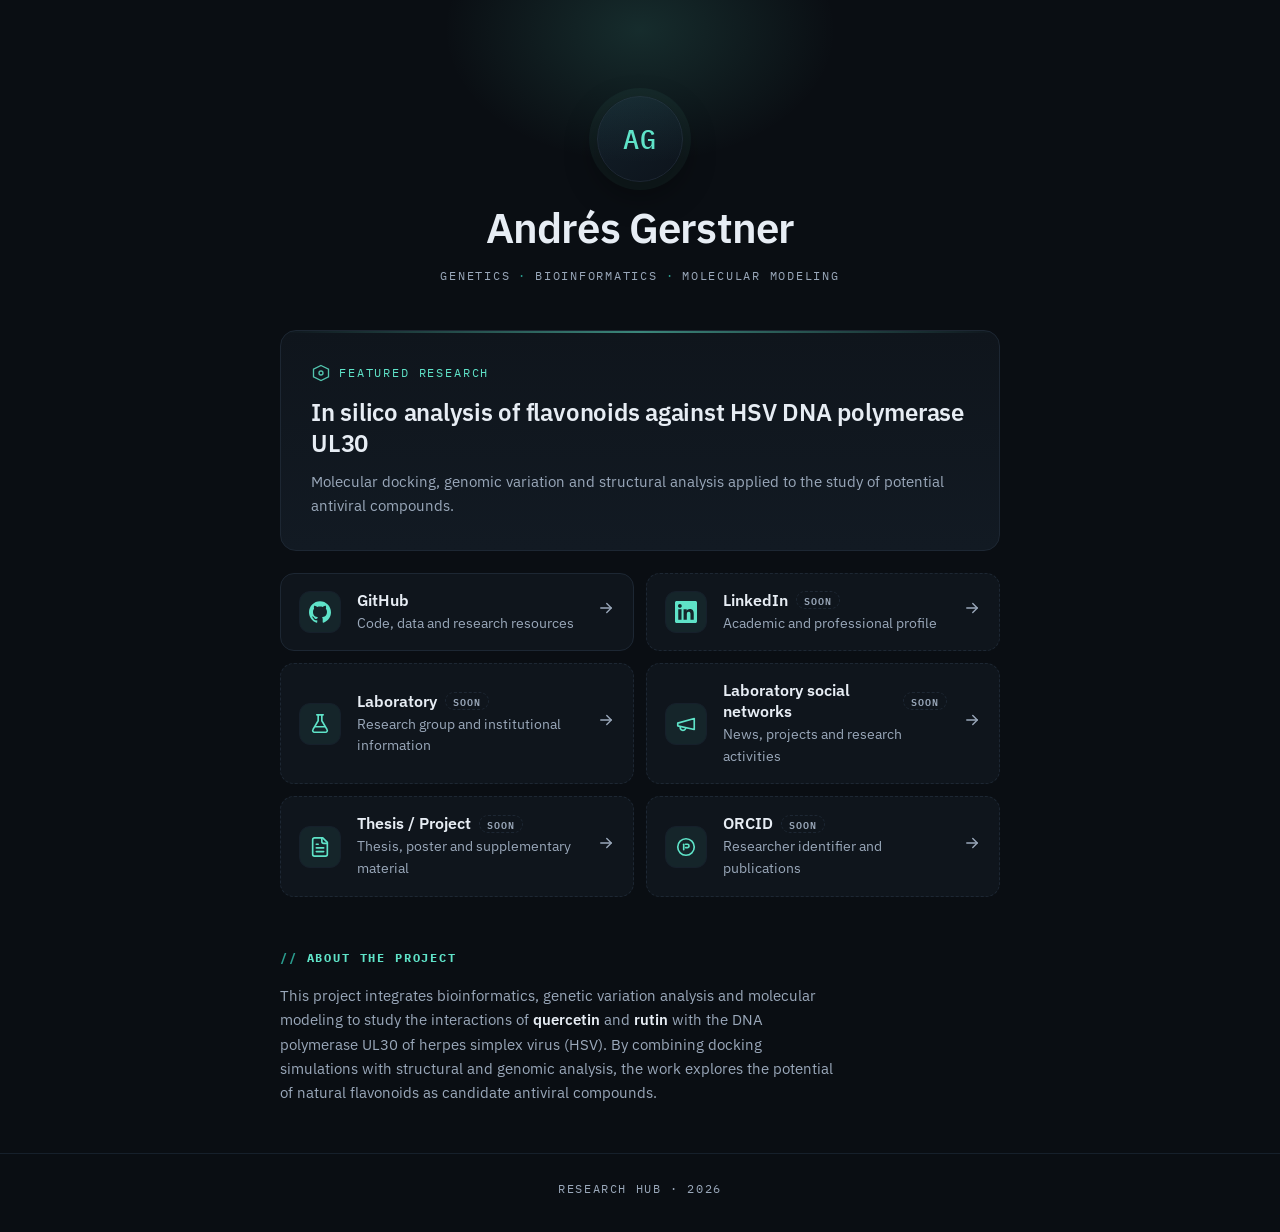
==== index.html @ 63cf0041 "Add personal research hub landing page" ====
<!DOCTYPE html>
<html lang="en">
<head>
  <meta charset="UTF-8">
  <meta name="viewport" content="width=device-width, initial-scale=1.0">
  <title>Andrés Gerstner · Research Hub</title>
  <meta name="description" content="Research profile of Andrés Gerstner — Genetics, bioinformatics and molecular modeling applied to the study of HSV DNA polymerase and antiviral flavonoids.">
  <meta name="theme-color" content="#0a0e13">
  <link rel="icon" href="data:image/svg+xml,%3Csvg xmlns='http://www.w3.org/2000/svg' viewBox='0 0 64 64'%3E%3Crect width='64' height='64' rx='14' fill='%230a0e13'/%3E%3Ctext x='32' y='35' font-size='26' font-weight='700' fill='%235fe3c8' text-anchor='middle'%3EAG%3C/text%3E%3C/svg%3E">
  <link rel="preconnect" href="https://fonts.googleapis.com">
  <link rel="preconnect" href="https://fonts.gstatic.com" crossorigin>
  <link href="https://fonts.googleapis.com/css2?family=IBM+Plex+Mono:wght@400;500&family=IBM+Plex+Sans:wght@400;500;600;700&display=swap" rel="stylesheet">
  <link rel="stylesheet" href="css/style.css">
</head>
<body>
  <a class="skip-link" href="#main">Skip to content</a>

  <header class="hero reveal">
    <div class="hero-glow" aria-hidden="true"></div>
    <div class="avatar" aria-hidden="true">AG</div>
    <h1 class="name">Andrés Gerstner</h1>
    <p class="subtitle"><span>Genetics</span><span>Bioinformatics</span><span>Molecular Modeling</span></p>
  </header>

  <main id="main" class="container">
    <section class="featured reveal" aria-labelledby="featured-title">
      <div class="featured-label">
        <svg class="benzene" viewBox="0 0 24 24" fill="none" stroke="currentColor" stroke-width="1.6" aria-hidden="true">
          <polygon points="12 3 21 7.5 21 16.5 12 21 3 16.5 3 7.5"/>
          <circle cx="12" cy="12" r="2.4"/>
        </svg>
        <span id="featured-title">Featured research</span>
      </div>
      <h2 class="featured-title">In silico analysis of flavonoids against HSV DNA polymerase UL30</h2>
      <p class="featured-desc">Molecular docking, genomic variation and structural analysis applied to the study of potential antiviral compounds.</p>
    </section>

    <nav class="links reveal" id="links" aria-label="Research resources"></nav>

    <section class="about reveal" aria-labelledby="about-title">
      <h2 class="section-label" id="about-title">About the project</h2>
      <p>
        This project integrates bioinformatics, genetic variation analysis and molecular modeling to
        study the interactions of <strong>quercetin</strong> and <strong>rutin</strong> with the DNA
        polymerase UL30 of herpes simplex virus (HSV). By combining docking simulations with structural
        and genomic analysis, the work explores the potential of natural flavonoids as candidate
        antiviral compounds.
      </p>
    </section>
  </main>

  <footer class="footer">
    <p>Research Hub · 2026</p>
  </footer>

  <script src="js/main.js"></script>
</body>
</html>
---- css/style.css ----
:root {
  --bg: #0a0e13;
  --surface: #0f151c;
  --surface-2: #121a23;
  --border: #1d2733;
  --border-soft: #16202b;
  --text: #e7edf4;
  --muted: #9aa8ba;
  --accent: #5fe3c8;
  --accent-dim: #2a9d8f;
  --radius: 16px;
  --font-sans: "IBM Plex Sans", -apple-system, BlinkMacSystemFont, "Segoe UI", Helvetica, Arial, sans-serif;
  --font-mono: "IBM Plex Mono", "SF Mono", Menlo, Consolas, monospace;
  --maxw: 760px;
}

*, *::before, *::after {
  box-sizing: border-box;
}

html {
  -webkit-text-size-adjust: 100%;
  scroll-behavior: smooth;
}

body {
  margin: 0;
  background: var(--bg);
  color: var(--text);
  font-family: var(--font-sans);
  font-size: 16px;
  line-height: 1.6;
  -webkit-font-smoothing: antialiased;
  text-rendering: optimizeLegibility;
}

a {
  color: var(--accent);
}

.skip-link {
  position: fixed;
  top: -100%;
  left: 16px;
  z-index: 100;
  padding: 10px 16px;
  background: var(--surface-2);
  color: var(--text);
  border: 1px solid var(--border);
  border-radius: 8px;
  font-size: 0.9rem;
}

.skip-link:focus {
  top: 16px;
}

.container {
  width: 100%;
  max-width: var(--maxw);
  margin: 0 auto;
  padding: 0 20px;
}

/* ---------- Hero ---------- */

.hero {
  position: relative;
  text-align: center;
  padding: 72px 20px 44px;
  overflow: hidden;
}

.hero-glow {
  position: absolute;
  top: -160px;
  left: 50%;
  transform: translateX(-50%);
  width: 560px;
  height: 380px;
  background: radial-gradient(closest-side, rgba(95, 227, 200, 0.14), transparent 70%);
  pointer-events: none;
}

.avatar {
  width: 86px;
  height: 86px;
  margin: 0 auto 22px;
  display: grid;
  place-items: center;
  font-family: var(--font-mono);
  font-weight: 500;
  font-size: 1.7rem;
  letter-spacing: 0.04em;
  color: var(--accent);
  background: linear-gradient(145deg, #13202a, #0d141c);
  border: 1px solid var(--border);
  border-radius: 50%;
  box-shadow: 0 0 0 8px rgba(95, 227, 200, 0.05), 0 12px 32px rgba(0, 0, 0, 0.4);
}

.name {
  margin: 0;
  font-size: clamp(1.9rem, 7vw, 2.6rem);
  font-weight: 600;
  letter-spacing: -0.02em;
  line-height: 1.15;
}

.subtitle {
  margin: 14px 0 0;
  font-family: var(--font-mono);
  font-size: 0.78rem;
  letter-spacing: 0.14em;
  text-transform: uppercase;
  color: var(--muted);
  display: flex;
  flex-wrap: wrap;
  justify-content: center;
  gap: 8px;
  row-gap: 6px;
}

.subtitle span + span::before {
  content: "·";
  margin-right: 8px;
  color: var(--accent-dim);
}

/* ---------- Sections ---------- */

main.container {
  padding-bottom: 48px;
}

.featured {
  position: relative;
  background: linear-gradient(180deg, var(--surface), var(--surface-2));
  border: 1px solid var(--border);
  border-radius: var(--radius);
  padding: 26px 24px;
  margin-bottom: 22px;
  overflow: hidden;
}

.featured::after {
  content: "";
  position: absolute;
  inset: 0 0 auto 0;
  height: 2px;
  background: linear-gradient(90deg, transparent, var(--accent), transparent);
  opacity: 0.55;
}

.featured-label {
  display: flex;
  align-items: center;
  gap: 8px;
  font-family: var(--font-mono);
  font-size: 0.72rem;
  letter-spacing: 0.16em;
  text-transform: uppercase;
  color: var(--accent);
  margin-bottom: 14px;
}

.benzene {
  width: 20px;
  height: 20px;
  opacity: 0.85;
}

.featured-title {
  margin: 0 0 10px;
  font-size: clamp(1.15rem, 4.5vw, 1.5rem);
  font-weight: 600;
  letter-spacing: -0.01em;
  line-height: 1.3;
}

.featured-desc {
  margin: 0;
  color: var(--muted);
  font-size: 0.95rem;
}

/* ---------- Links ---------- */

.links {
  display: grid;
  grid-template-columns: 1fr;
  gap: 12px;
  margin-bottom: 48px;
}

.link-card {
  position: relative;
  display: grid;
  grid-template-columns: auto 1fr auto;
  align-items: center;
  gap: 16px;
  padding: 16px 18px;
  background: var(--surface);
  border: 1px solid var(--border);
  border-radius: 14px;
  color: var(--text);
  text-decoration: none;
  transition: border-color 0.25s ease, background-color 0.25s ease, transform 0.25s ease;
}

.link-card:hover,
.link-card:focus-visible {
  border-color: var(--accent-dim);
  background: var(--surface-2);
  transform: translateY(-2px);
}

.link-card:focus-visible,
a:focus-visible,
button:focus-visible {
  outline: 2px solid var(--accent);
  outline-offset: 3px;
}

.link-icon {
  display: grid;
  place-items: center;
  width: 42px;
  height: 42px;
  border-radius: 11px;
  background: rgba(95, 227, 200, 0.08);
  border: 1px solid var(--border-soft);
  color: var(--accent);
  flex-shrink: 0;
}

.link-icon svg {
  width: 22px;
  height: 22px;
}

.link-label {
  display: flex;
  align-items: center;
  gap: 8px;
  font-weight: 600;
  font-size: 1rem;
  line-height: 1.3;
}

.badge {
  font-family: var(--font-mono);
  font-size: 0.6rem;
  letter-spacing: 0.1em;
  text-transform: uppercase;
  padding: 2px 7px;
  border-radius: 999px;
  border: 1px dashed var(--border);
  color: var(--muted);
}

.link-desc {
  margin: 2px 0 0;
  font-size: 0.85rem;
  color: var(--muted);
}

.link-arrow {
  color: var(--muted);
  flex-shrink: 0;
  transition: transform 0.25s ease, color 0.25s ease;
}

.link-card:hover .link-arrow {
  transform: translateX(3px);
  color: var(--accent);
}

.link-card.is-placeholder {
  border-style: dashed;
}

.link-card.is-placeholder:hover,
.link-card.is-placeholder:focus-visible {
  transform: none;
  border-color: var(--border);
  background: var(--surface);
}

/* ---------- About ---------- */

.about {
  padding-top: 4px;
}

.section-label {
  font-family: var(--font-mono);
  font-size: 0.72rem;
  letter-spacing: 0.16em;
  text-transform: uppercase;
  color: var(--accent);
  margin: 0 0 16px;
}

.section-label::before {
  content: "// ";
  color: var(--accent-dim);
}

.about p {
  margin: 0;
  color: var(--muted);
  font-size: 0.95rem;
  max-width: 62ch;
}

.about strong {
  color: var(--text);
  font-weight: 600;
}

/* ---------- Footer ---------- */

.footer {
  border-top: 1px solid var(--border-soft);
  padding: 26px 20px 34px;
  text-align: center;
}

.footer p {
  margin: 0;
  font-family: var(--font-mono);
  font-size: 0.72rem;
  letter-spacing: 0.14em;
  text-transform: uppercase;
  color: var(--muted);
}

/* ---------- Reveal animation ---------- */

.reveal {
  opacity: 0;
  transform: translateY(14px);
  transition: opacity 0.6s ease, transform 0.6s ease;
}

.reveal.visible {
  opacity: 1;
  transform: none;
}

@media (prefers-reduced-motion: reduce) {
  html {
    scroll-behavior: auto;
  }

  .reveal,
  .link-card,
  .link-arrow {
    opacity: 1 !important;
    transform: none !important;
    transition: none !important;
  }
}

/* ---------- Larger screens ---------- */

@media (min-width: 720px) {
  .links {
    grid-template-columns: repeat(2, 1fr);
  }

  .hero {
    padding-top: 96px;
  }

  .featured {
    padding: 32px 30px;
  }
}
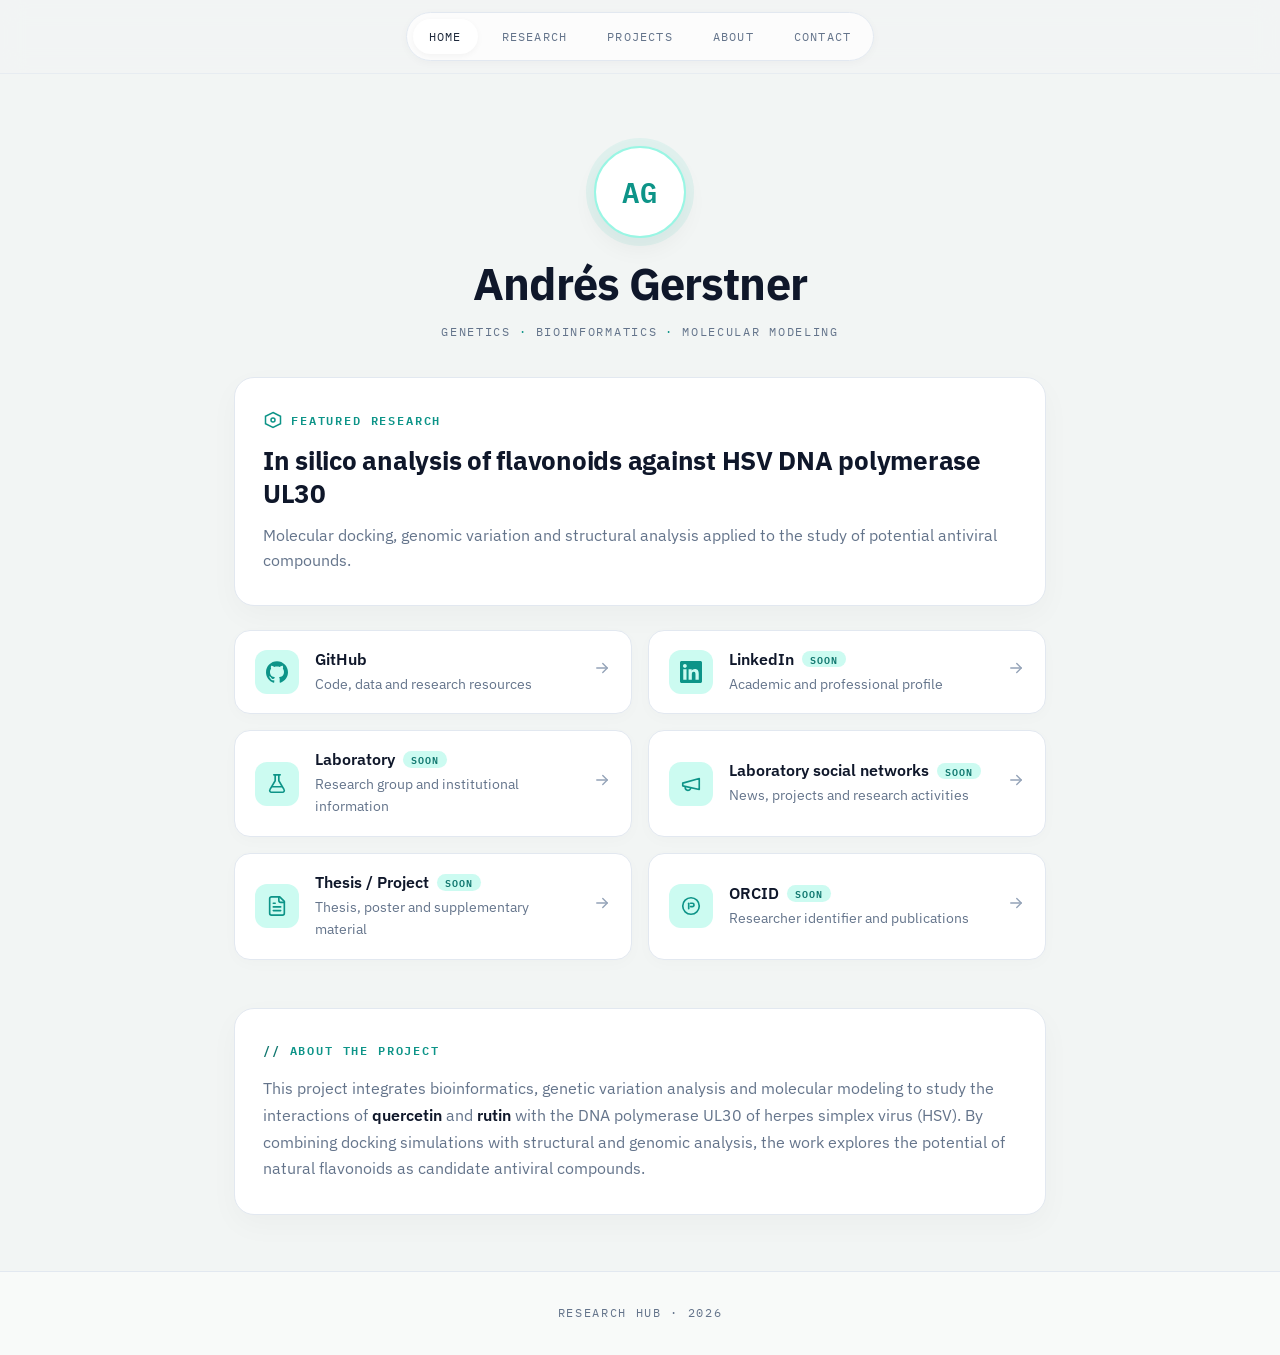
==== commit 4d4b5811: "Update site to clean light aesthetic with top navbar" ====
--- a/index.html
+++ b/index.html
@@ -15,17 +15,26 @@
 <body>
   <a class="skip-link" href="#main">Skip to content</a>
 
-  <header class="hero reveal">
-    <div class="hero-glow" aria-hidden="true"></div>
+  <header class="site-header">
+    <nav class="top-nav" aria-label="Main navigation">
+      <a href="#" class="nav-link active">Home</a>
+      <a href="#main" class="nav-link">Research</a>
+      <a href="#main" class="nav-link">Projects</a>
+      <a href="#about-section" class="nav-link">About</a>
+      <a href="#" class="nav-link">Contact</a>
+    </nav>
+  </header>
+
+  <section class="hero reveal">
     <div class="avatar" aria-hidden="true">AG</div>
     <h1 class="name">Andrés Gerstner</h1>
     <p class="subtitle"><span>Genetics</span><span>Bioinformatics</span><span>Molecular Modeling</span></p>
-  </header>
+  </section>
 
   <main id="main" class="container">
     <section class="featured reveal" aria-labelledby="featured-title">
       <div class="featured-label">
-        <svg class="benzene" viewBox="0 0 24 24" fill="none" stroke="currentColor" stroke-width="1.6" aria-hidden="true">
+        <svg class="benzene" viewBox="0 0 24 24" fill="none" stroke="currentColor" stroke-width="1.8" aria-hidden="true">
           <polygon points="12 3 21 7.5 21 16.5 12 21 3 16.5 3 7.5"/>
           <circle cx="12" cy="12" r="2.4"/>
         </svg>
@@ -37,7 +46,7 @@
 
     <nav class="links reveal" id="links" aria-label="Research resources"></nav>
 
-    <section class="about reveal" aria-labelledby="about-title">
+    <section class="about reveal" id="about-section" aria-labelledby="about-title">
       <h2 class="section-label" id="about-title">About the project</h2>
       <p>
         This project integrates bioinformatics, genetic variation analysis and molecular modeling to
--- a/css/style.css
+++ b/css/style.css
@@ -1,17 +1,18 @@
 :root {
-  --bg: #0a0e13;
-  --surface: #0f151c;
-  --surface-2: #121a23;
-  --border: #1d2733;
-  --border-soft: #16202b;
-  --text: #e7edf4;
-  --muted: #9aa8ba;
-  --accent: #5fe3c8;
-  --accent-dim: #2a9d8f;
-  --radius: 16px;
+  --bg: #f2f5f4;
+  --surface: #ffffff;
+  --surface-2: #fafcfb;
+  --border: #e2e8f0;
+  --border-soft: #edf2f7;
+  --text: #1e293b;
+  --muted: #64748b;
+  --accent: #0d9488;
+  --accent-light: #ccfbf1;
+  --accent-dim: #0f766e;
+  --radius: 20px;
   --font-sans: "IBM Plex Sans", -apple-system, BlinkMacSystemFont, "Segoe UI", Helvetica, Arial, sans-serif;
   --font-mono: "IBM Plex Mono", "SF Mono", Menlo, Consolas, monospace;
-  --maxw: 760px;
+  --maxw: 860px;
 }
 
 *, *::before, *::after {
@@ -44,7 +45,7 @@
   left: 16px;
   z-index: 100;
   padding: 10px 16px;
-  background: var(--surface-2);
+  background: var(--surface);
   color: var(--text);
   border: 1px solid var(--border);
   border-radius: 8px;
@@ -55,11 +56,55 @@
   top: 16px;
 }
 
+/* ---------- Top Navbar ---------- */
+
+.site-header {
+  position: sticky;
+  top: 0;
+  z-index: 50;
+  background: rgba(242, 245, 244, 0.82);
+  backdrop-filter: blur(12px);
+  -webkit-backdrop-filter: blur(12px);
+  border-bottom: 1px solid rgba(226, 232, 240, 0.7);
+  padding: 12px 20px;
+  display: flex;
+  justify-content: center;
+}
+
+.top-nav {
+  display: flex;
+  gap: 8px;
+  background: rgba(255, 255, 255, 0.7);
+  padding: 6px;
+  border-radius: 999px;
+  border: 1px solid var(--border);
+  box-shadow: 0 2px 8px rgba(0, 0, 0, 0.03);
+}
+
+.nav-link {
+  font-family: var(--font-mono);
+  font-size: 0.75rem;
+  letter-spacing: 0.1em;
+  text-transform: uppercase;
+  color: var(--muted);
+  text-decoration: none;
+  padding: 8px 16px;
+  border-radius: 999px;
+  transition: all 0.2s ease;
+}
+
+.nav-link:hover,
+.nav-link.active {
+  color: var(--text);
+  background: var(--surface);
+  box-shadow: 0 2px 6px rgba(0, 0, 0, 0.04);
+}
+
 .container {
   width: 100%;
   max-width: var(--maxw);
   margin: 0 auto;
-  padding: 0 20px;
+  padding: 0 24px;
 }
 
 /* ---------- Hero ---------- */
@@ -67,50 +112,39 @@
 .hero {
   position: relative;
   text-align: center;
-  padding: 72px 20px 44px;
-  overflow: hidden;
-}
-
-.hero-glow {
-  position: absolute;
-  top: -160px;
-  left: 50%;
-  transform: translateX(-50%);
-  width: 560px;
-  height: 380px;
-  background: radial-gradient(closest-side, rgba(95, 227, 200, 0.14), transparent 70%);
-  pointer-events: none;
+  padding: 56px 20px 36px;
 }
 
 .avatar {
-  width: 86px;
-  height: 86px;
-  margin: 0 auto 22px;
+  width: 92px;
+  height: 92px;
+  margin: 0 auto 20px;
   display: grid;
   place-items: center;
   font-family: var(--font-mono);
-  font-weight: 500;
-  font-size: 1.7rem;
+  font-weight: 600;
+  font-size: 1.8rem;
   letter-spacing: 0.04em;
   color: var(--accent);
-  background: linear-gradient(145deg, #13202a, #0d141c);
-  border: 1px solid var(--border);
+  background: var(--surface);
+  border: 2px solid #99f6e4;
   border-radius: 50%;
-  box-shadow: 0 0 0 8px rgba(95, 227, 200, 0.05), 0 12px 32px rgba(0, 0, 0, 0.4);
+  box-shadow: 0 0 0 8px rgba(20, 184, 166, 0.08), 0 10px 25px rgba(0, 0, 0, 0.05);
 }
 
 .name {
   margin: 0;
-  font-size: clamp(1.9rem, 7vw, 2.6rem);
-  font-weight: 600;
+  font-size: clamp(2rem, 6vw, 2.8rem);
+  font-weight: 700;
   letter-spacing: -0.02em;
   line-height: 1.15;
+  color: #0f172a;
 }
 
 .subtitle {
-  margin: 14px 0 0;
-  font-family: var(--font-mono);
-  font-size: 0.78rem;
+  margin: 12px 0 0;
+  font-family: var(--font-mono);
+  font-size: 0.76rem;
   letter-spacing: 0.14em;
   text-transform: uppercase;
   color: var(--muted);
@@ -124,32 +158,23 @@
 .subtitle span + span::before {
   content: "·";
   margin-right: 8px;
-  color: var(--accent-dim);
+  color: var(--accent);
 }
 
 /* ---------- Sections ---------- */
 
 main.container {
-  padding-bottom: 48px;
+  padding-bottom: 56px;
 }
 
 .featured {
   position: relative;
-  background: linear-gradient(180deg, var(--surface), var(--surface-2));
+  background: var(--surface);
   border: 1px solid var(--border);
   border-radius: var(--radius);
-  padding: 26px 24px;
-  margin-bottom: 22px;
-  overflow: hidden;
-}
-
-.featured::after {
-  content: "";
-  position: absolute;
-  inset: 0 0 auto 0;
-  height: 2px;
-  background: linear-gradient(90deg, transparent, var(--accent), transparent);
-  opacity: 0.55;
+  padding: 32px 28px;
+  margin-bottom: 24px;
+  box-shadow: 0 10px 30px rgba(0, 0, 0, 0.03);
 }
 
 .featured-label {
@@ -162,34 +187,36 @@
   text-transform: uppercase;
   color: var(--accent);
   margin-bottom: 14px;
+  font-weight: 600;
 }
 
 .benzene {
   width: 20px;
   height: 20px;
-  opacity: 0.85;
 }
 
 .featured-title {
-  margin: 0 0 10px;
-  font-size: clamp(1.15rem, 4.5vw, 1.5rem);
-  font-weight: 600;
+  margin: 0 0 12px;
+  font-size: clamp(1.2rem, 4vw, 1.6rem);
+  font-weight: 700;
   letter-spacing: -0.01em;
   line-height: 1.3;
+  color: #0f172a;
 }
 
 .featured-desc {
   margin: 0;
   color: var(--muted);
-  font-size: 0.95rem;
-}
-
-/* ---------- Links ---------- */
+  font-size: 0.98rem;
+  line-height: 1.6;
+}
+
+/* ---------- Links Grid ---------- */
 
 .links {
   display: grid;
   grid-template-columns: 1fr;
-  gap: 12px;
+  gap: 16px;
   margin-bottom: 48px;
 }
 
@@ -199,19 +226,21 @@
   grid-template-columns: auto 1fr auto;
   align-items: center;
   gap: 16px;
-  padding: 16px 18px;
+  padding: 18px 20px;
   background: var(--surface);
   border: 1px solid var(--border);
-  border-radius: 14px;
+  border-radius: 16px;
   color: var(--text);
   text-decoration: none;
-  transition: border-color 0.25s ease, background-color 0.25s ease, transform 0.25s ease;
+  box-shadow: 0 4px 16px rgba(0, 0, 0, 0.02);
+  transition: all 0.2s ease;
 }
 
 .link-card:hover,
 .link-card:focus-visible {
-  border-color: var(--accent-dim);
+  border-color: #5eead4;
   background: var(--surface-2);
+  box-shadow: 0 8px 24px rgba(13, 148, 136, 0.08);
   transform: translateY(-2px);
 }
 
@@ -225,11 +254,10 @@
 .link-icon {
   display: grid;
   place-items: center;
-  width: 42px;
-  height: 42px;
-  border-radius: 11px;
-  background: rgba(95, 227, 200, 0.08);
-  border: 1px solid var(--border-soft);
+  width: 44px;
+  height: 44px;
+  border-radius: 12px;
+  background: var(--accent-light);
   color: var(--accent);
   flex-shrink: 0;
 }
@@ -246,6 +274,7 @@
   font-weight: 600;
   font-size: 1rem;
   line-height: 1.3;
+  color: #0f172a;
 }
 
 .badge {
@@ -253,22 +282,23 @@
   font-size: 0.6rem;
   letter-spacing: 0.1em;
   text-transform: uppercase;
-  padding: 2px 7px;
+  padding: 2px 8px;
   border-radius: 999px;
-  border: 1px dashed var(--border);
-  color: var(--muted);
+  background: var(--accent-light);
+  color: var(--accent-dim);
+  font-weight: 600;
 }
 
 .link-desc {
-  margin: 2px 0 0;
-  font-size: 0.85rem;
+  margin: 3px 0 0;
+  font-size: 0.88rem;
   color: var(--muted);
 }
 
 .link-arrow {
-  color: var(--muted);
+  color: #94a3b8;
   flex-shrink: 0;
-  transition: transform 0.25s ease, color 0.25s ease;
+  transition: transform 0.2s ease, color 0.2s ease;
 }
 
 .link-card:hover .link-arrow {
@@ -277,20 +307,23 @@
 }
 
 .link-card.is-placeholder {
-  border-style: dashed;
+  border-style: solid;
 }
 
 .link-card.is-placeholder:hover,
 .link-card.is-placeholder:focus-visible {
-  transform: none;
-  border-color: var(--border);
-  background: var(--surface);
+  transform: translateY(-2px);
+  border-color: #5eead4;
 }
 
 /* ---------- About ---------- */
 
 .about {
-  padding-top: 4px;
+  background: var(--surface);
+  border: 1px solid var(--border);
+  border-radius: var(--radius);
+  padding: 32px 28px;
+  box-shadow: 0 10px 30px rgba(0, 0, 0, 0.03);
 }
 
 .section-label {
@@ -300,6 +333,7 @@
   text-transform: uppercase;
   color: var(--accent);
   margin: 0 0 16px;
+  font-weight: 600;
 }
 
 .section-label::before {
@@ -310,27 +344,28 @@
 .about p {
   margin: 0;
   color: var(--muted);
-  font-size: 0.95rem;
-  max-width: 62ch;
+  font-size: 0.98rem;
+  line-height: 1.7;
 }
 
 .about strong {
-  color: var(--text);
+  color: #0f172a;
   font-weight: 600;
 }
 
 /* ---------- Footer ---------- */
 
 .footer {
-  border-top: 1px solid var(--border-soft);
-  padding: 26px 20px 34px;
+  border-top: 1px solid var(--border);
+  padding: 32px 20px;
   text-align: center;
+  background: rgba(255, 255, 255, 0.5);
 }
 
 .footer p {
   margin: 0;
   font-family: var(--font-mono);
-  font-size: 0.72rem;
+  font-size: 0.74rem;
   letter-spacing: 0.14em;
   text-transform: uppercase;
   color: var(--muted);
@@ -365,16 +400,12 @@
 
 /* ---------- Larger screens ---------- */
 
-@media (min-width: 720px) {
+@media (min-width: 760px) {
   .links {
     grid-template-columns: repeat(2, 1fr);
   }
 
   .hero {
-    padding-top: 96px;
+    padding-top: 72px;
   }
-
-  .featured {
-    padding: 32px 30px;
-  }
-}
+}
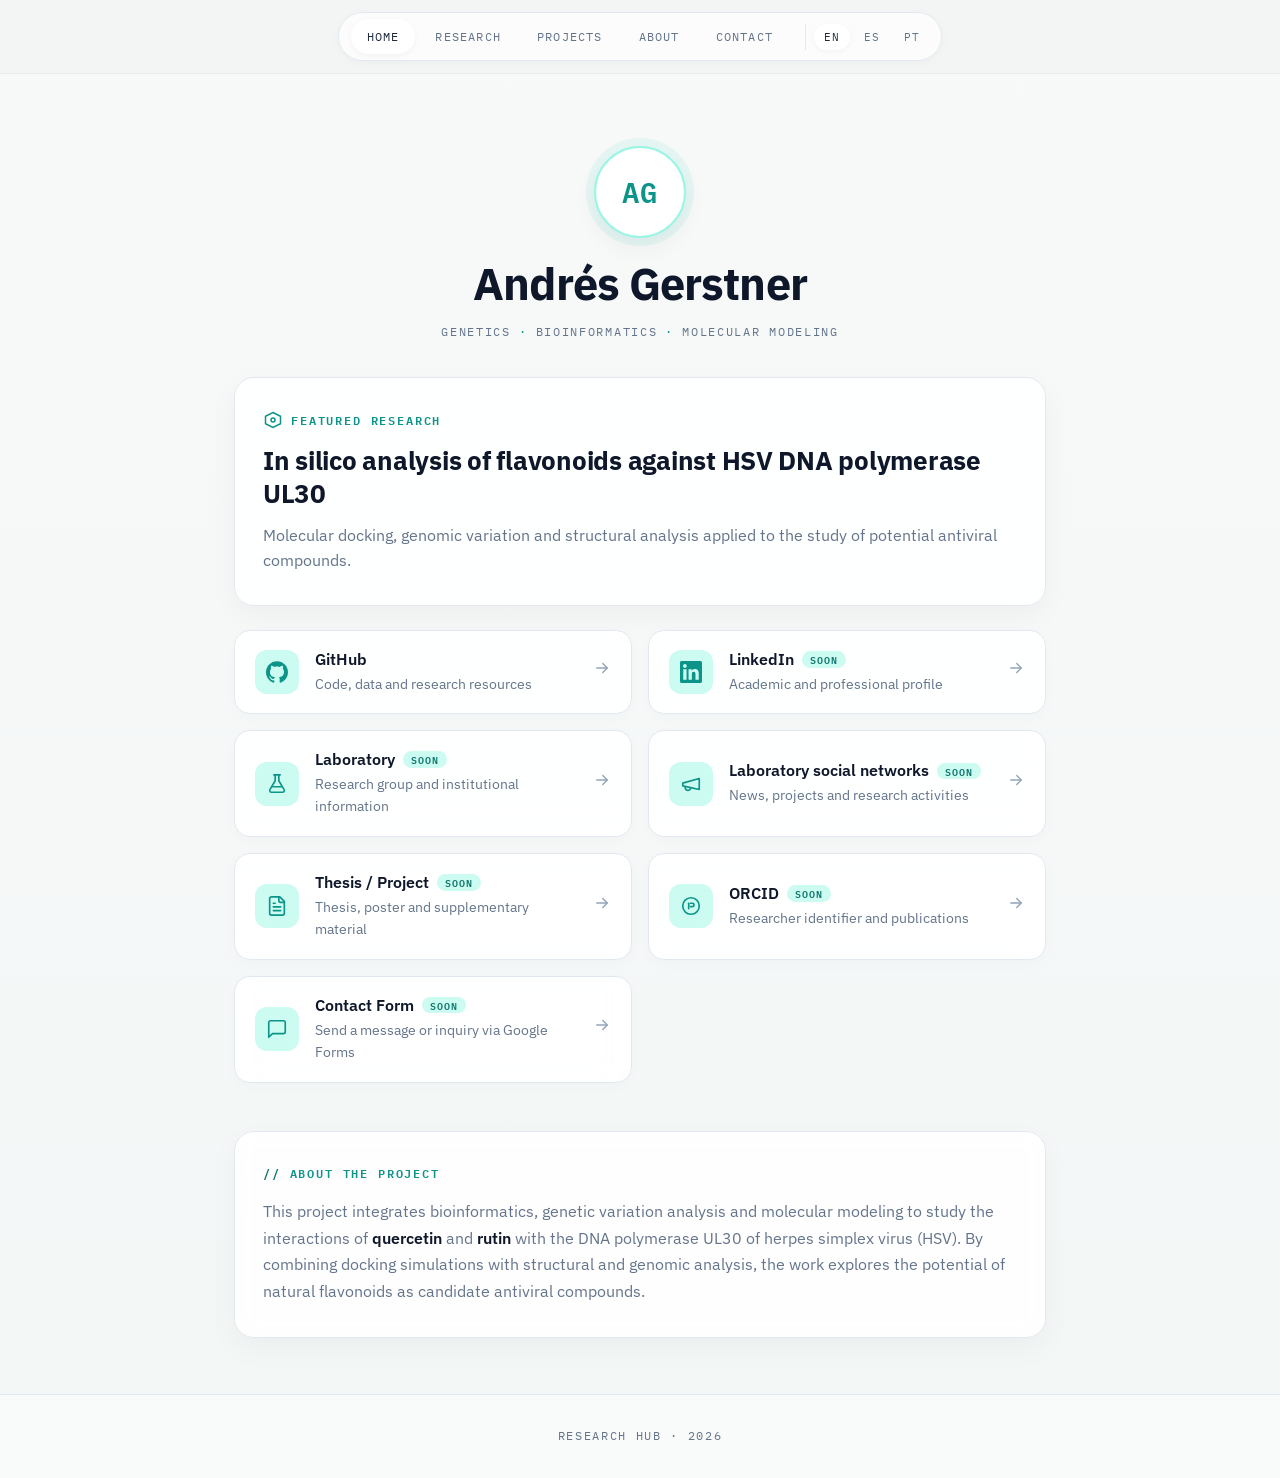
==== commit 0227532f: "Agregado selector de idioma (Eng, Esp, Por) en la barra de navegacion superior con persistencia en l" ====
--- a/index.html
+++ b/index.html
@@ -17,11 +17,18 @@
 
   <header class="site-header">
     <nav class="top-nav" aria-label="Main navigation">
-      <a href="#" class="nav-link active">Home</a>
-      <a href="#main" class="nav-link">Research</a>
-      <a href="#main" class="nav-link">Projects</a>
-      <a href="#about-section" class="nav-link">About</a>
-      <a href="#" class="nav-link">Contact</a>
+      <div class="nav-links">
+        <a href="#" class="nav-link active" data-i18n-nav="home">Home</a>
+        <a href="#main" class="nav-link" data-i18n-nav="research">Research</a>
+        <a href="#main" class="nav-link" data-i18n-nav="projects">Projects</a>
+        <a href="#about-section" class="nav-link" data-i18n-nav="about">About</a>
+        <a href="#links" class="nav-link" data-i18n-nav="contact">Contact</a>
+      </div>
+      <div class="lang-selector" aria-label="Language selector">
+        <button class="lang-btn active" data-lang="en" title="English">EN</button>
+        <button class="lang-btn" data-lang="es" title="Español">ES</button>
+        <button class="lang-btn" data-lang="pt" title="Português">PT</button>
+      </div>
     </nav>
   </header>
 
@@ -48,7 +55,7 @@
 
     <section class="about reveal" id="about-section" aria-labelledby="about-title">
       <h2 class="section-label" id="about-title">About the project</h2>
-      <p>
+      <p class="about-text">
         This project integrates bioinformatics, genetic variation analysis and molecular modeling to
         study the interactions of <strong>quercetin</strong> and <strong>rutin</strong> with the DNA
         polymerase UL30 of herpes simplex virus (HSV). By combining docking simulations with structural
--- a/css/style.css
+++ b/css/style.css
@@ -26,7 +26,7 @@
 
 body {
   margin: 0;
-  background: var(--bg);
+  background: linear-gradient(rgba(240, 244, 243, 0.5), rgba(235, 241, 240, 0.6)), url('../images/new_bg.png') center/cover no-repeat fixed;
   color: var(--text);
   font-family: var(--font-sans);
   font-size: 16px;
@@ -73,12 +73,49 @@
 
 .top-nav {
   display: flex;
-  gap: 8px;
+  align-items: center;
+  gap: 12px;
   background: rgba(255, 255, 255, 0.7);
-  padding: 6px;
+  padding: 6px 12px;
   border-radius: 999px;
   border: 1px solid var(--border);
   box-shadow: 0 2px 8px rgba(0, 0, 0, 0.03);
+  flex-wrap: wrap;
+  justify-content: center;
+}
+
+.nav-links {
+  display: flex;
+  gap: 4px;
+}
+
+.lang-selector {
+  display: flex;
+  gap: 4px;
+  border-left: 1px solid var(--border);
+  padding-left: 8px;
+  margin-left: 4px;
+}
+
+.lang-btn {
+  font-family: var(--font-mono);
+  font-size: 0.7rem;
+  letter-spacing: 0.08em;
+  text-transform: uppercase;
+  color: var(--muted);
+  background: transparent;
+  border: none;
+  padding: 6px 10px;
+  border-radius: 999px;
+  cursor: pointer;
+  transition: all 0.2s ease;
+}
+
+.lang-btn:hover,
+.lang-btn.active {
+  color: var(--text);
+  background: var(--surface);
+  box-shadow: 0 2px 6px rgba(0, 0, 0, 0.04);
 }
 
 .nav-link {
@@ -169,12 +206,14 @@
 
 .featured {
   position: relative;
-  background: var(--surface);
+  background: rgba(255, 255, 255, 0.88);
+  backdrop-filter: blur(10px);
+  -webkit-backdrop-filter: blur(10px);
   border: 1px solid var(--border);
   border-radius: var(--radius);
   padding: 32px 28px;
   margin-bottom: 24px;
-  box-shadow: 0 10px 30px rgba(0, 0, 0, 0.03);
+  box-shadow: 0 10px 30px rgba(0, 0, 0, 0.04);
 }
 
 .featured-label {
@@ -227,7 +266,9 @@
   align-items: center;
   gap: 16px;
   padding: 18px 20px;
-  background: var(--surface);
+  background: rgba(255, 255, 255, 0.88);
+  backdrop-filter: blur(10px);
+  -webkit-backdrop-filter: blur(10px);
   border: 1px solid var(--border);
   border-radius: 16px;
   color: var(--text);
@@ -239,7 +280,7 @@
 .link-card:hover,
 .link-card:focus-visible {
   border-color: #5eead4;
-  background: var(--surface-2);
+  background: rgba(255, 255, 255, 0.95);
   box-shadow: 0 8px 24px rgba(13, 148, 136, 0.08);
   transform: translateY(-2px);
 }
@@ -319,11 +360,13 @@
 /* ---------- About ---------- */
 
 .about {
-  background: var(--surface);
+  background: rgba(255, 255, 255, 0.88);
+  backdrop-filter: blur(10px);
+  -webkit-backdrop-filter: blur(10px);
   border: 1px solid var(--border);
   border-radius: var(--radius);
   padding: 32px 28px;
-  box-shadow: 0 10px 30px rgba(0, 0, 0, 0.03);
+  box-shadow: 0 10px 30px rgba(0, 0, 0, 0.04);
 }
 
 .section-label {
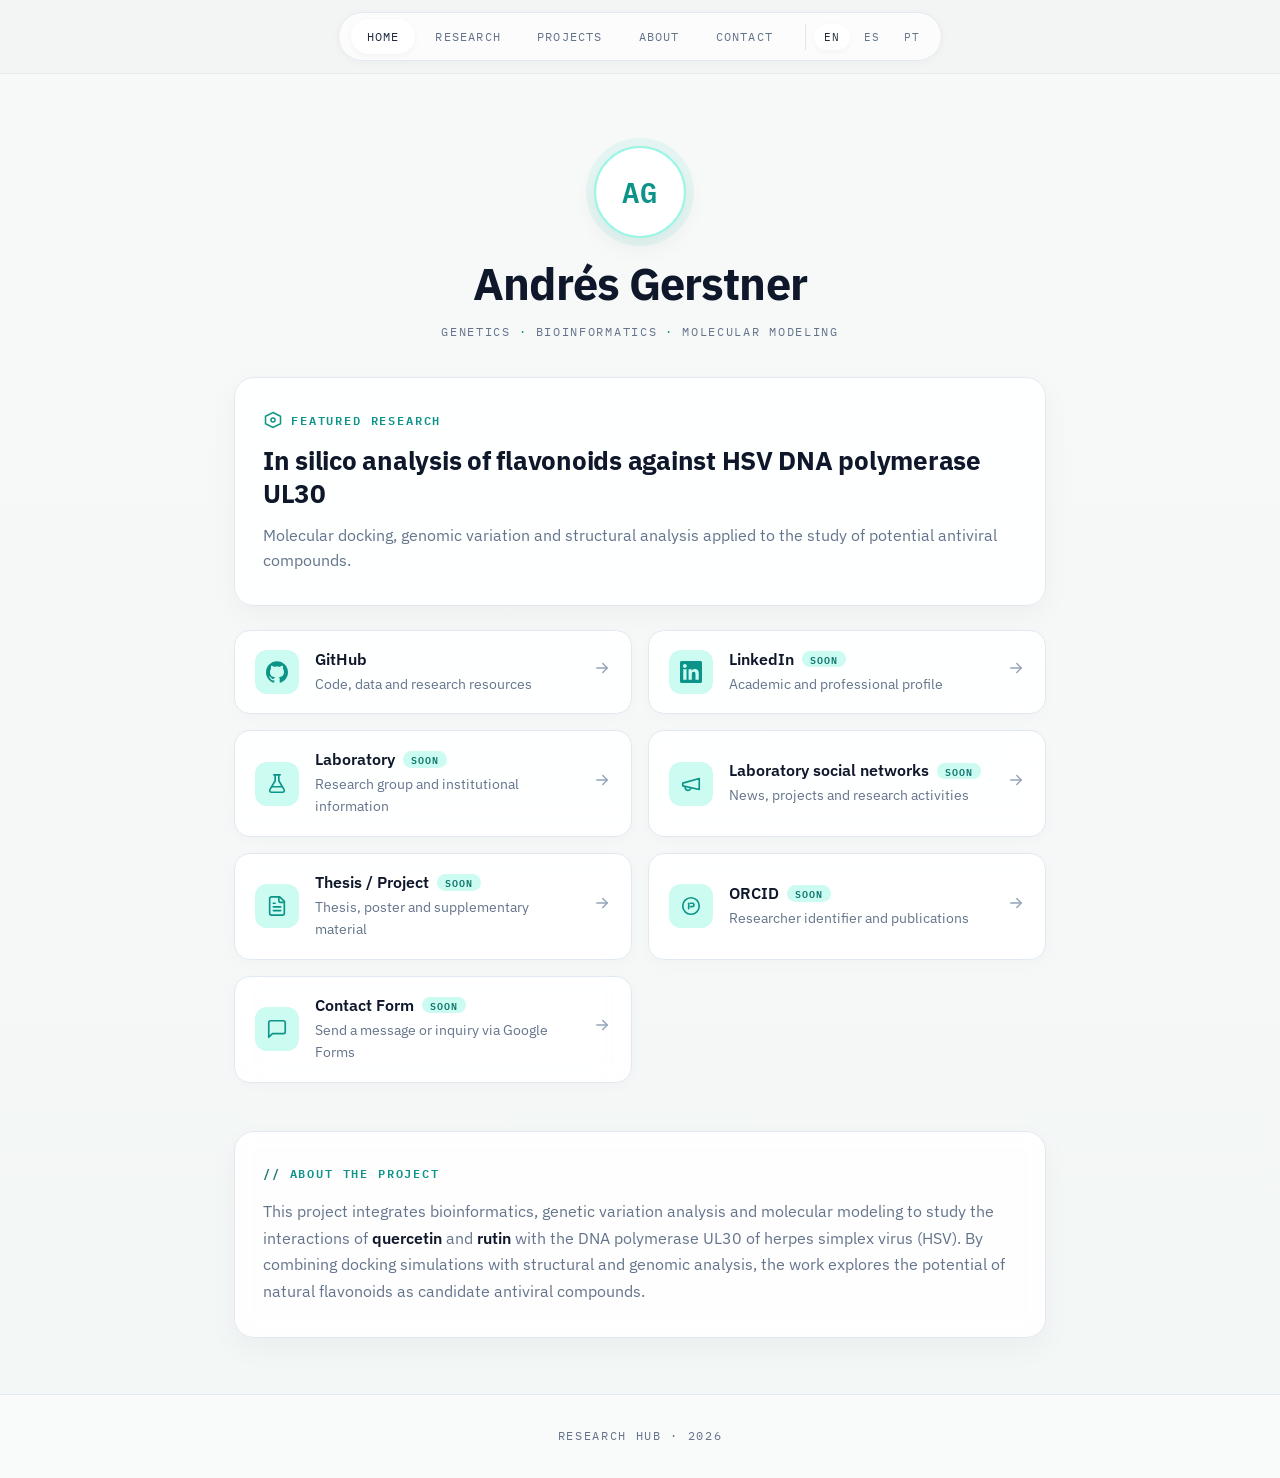
==== commit 84e94ff7: "Add about_me profile section and integrate with main navigation" ====
--- a/index.html
+++ b/index.html
@@ -21,7 +21,7 @@
         <a href="#" class="nav-link active" data-i18n-nav="home">Home</a>
         <a href="#main" class="nav-link" data-i18n-nav="research">Research</a>
         <a href="#main" class="nav-link" data-i18n-nav="projects">Projects</a>
-        <a href="#about-section" class="nav-link" data-i18n-nav="about">About</a>
+        <a href="about_me/index.html" class="nav-link" data-i18n-nav="about">About</a>
         <a href="#links" class="nav-link" data-i18n-nav="contact">Contact</a>
       </div>
       <div class="lang-selector" aria-label="Language selector">
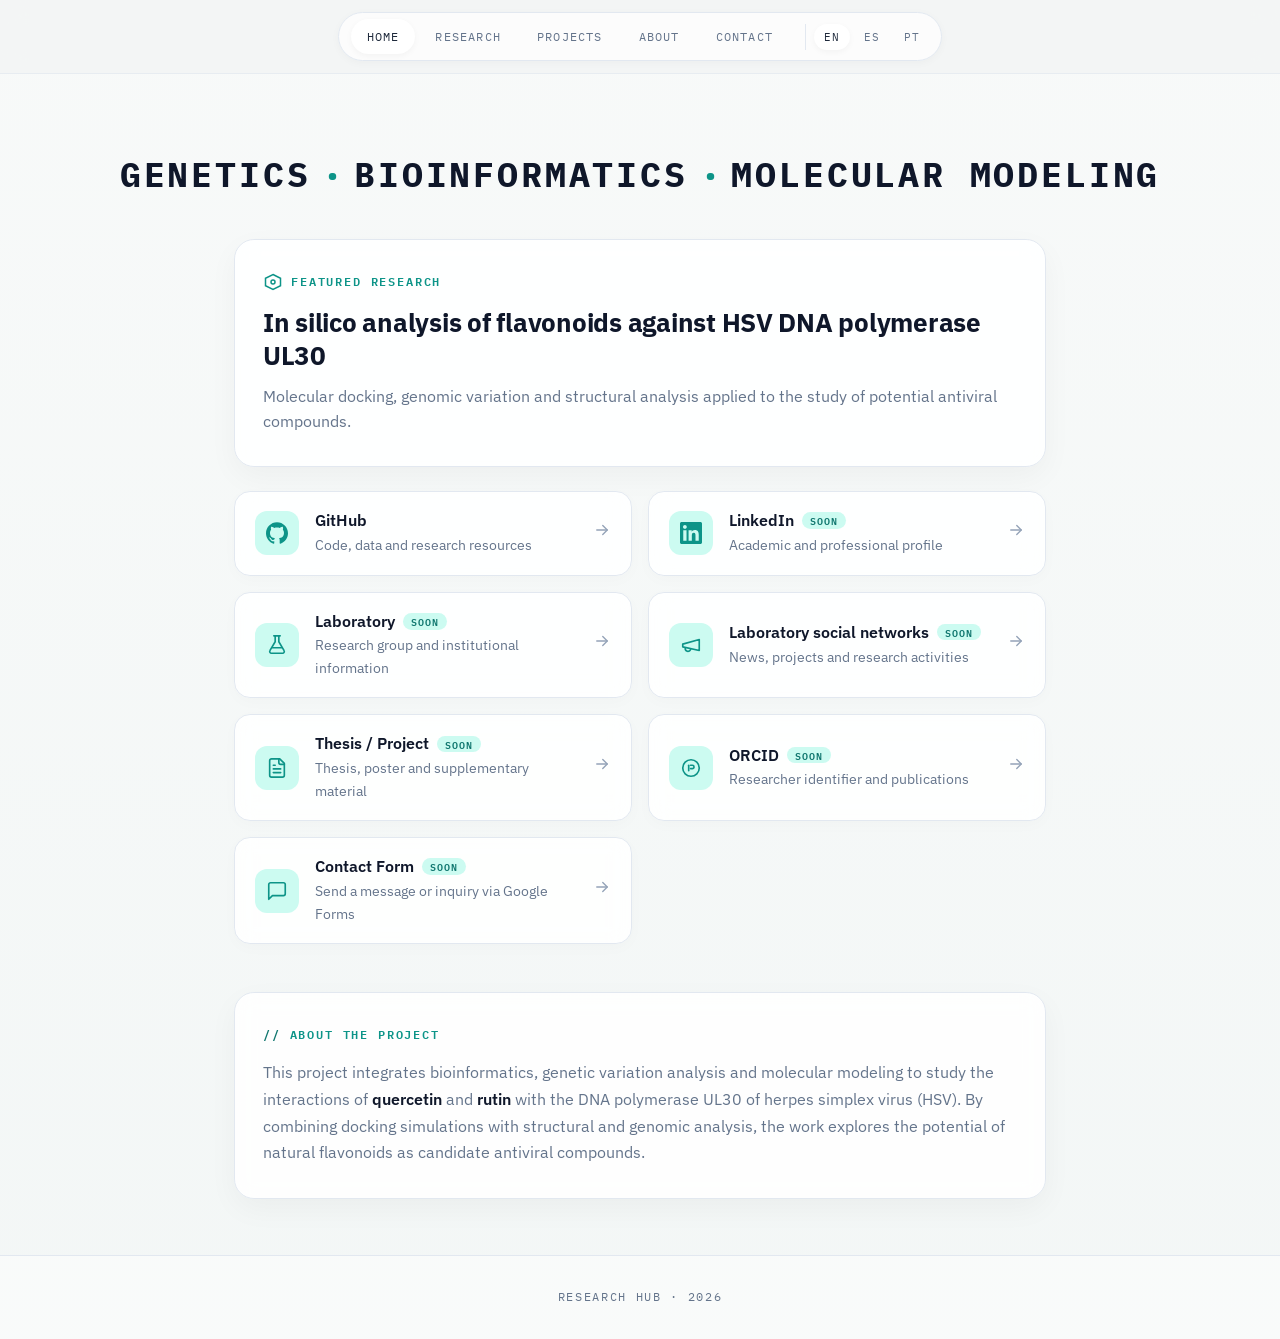
==== commit 9136fe6d: "Remover nombre y logo, destacando las disciplinas en letra grande" ====
--- a/index.html
+++ b/index.html
@@ -33,9 +33,7 @@
   </header>
 
   <section class="hero reveal">
-    <div class="avatar" aria-hidden="true">AG</div>
-    <h1 class="name">Andrés Gerstner</h1>
-    <p class="subtitle"><span>Genetics</span><span>Bioinformatics</span><span>Molecular Modeling</span></p>
+    <h1 class="subtitle"><span>Genetics</span><span>Bioinformatics</span><span>Molecular Modeling</span></h1>
   </section>
 
   <main id="main" class="container">
--- a/css/style.css
+++ b/css/style.css
@@ -169,27 +169,19 @@
   box-shadow: 0 0 0 8px rgba(20, 184, 166, 0.08), 0 10px 25px rgba(0, 0, 0, 0.05);
 }
 
-.name {
+.subtitle {
   margin: 0;
-  font-size: clamp(2rem, 6vw, 2.8rem);
+  font-family: var(--font-mono);
+  font-size: clamp(1.4rem, 4vw, 2.2rem);
   font-weight: 700;
-  letter-spacing: -0.02em;
-  line-height: 1.15;
+  letter-spacing: 0.08em;
+  text-transform: uppercase;
   color: #0f172a;
-}
-
-.subtitle {
-  margin: 12px 0 0;
-  font-family: var(--font-mono);
-  font-size: 0.76rem;
-  letter-spacing: 0.14em;
-  text-transform: uppercase;
-  color: var(--muted);
   display: flex;
   flex-wrap: wrap;
   justify-content: center;
-  gap: 8px;
-  row-gap: 6px;
+  gap: 12px;
+  row-gap: 8px;
 }
 
 .subtitle span + span::before {
